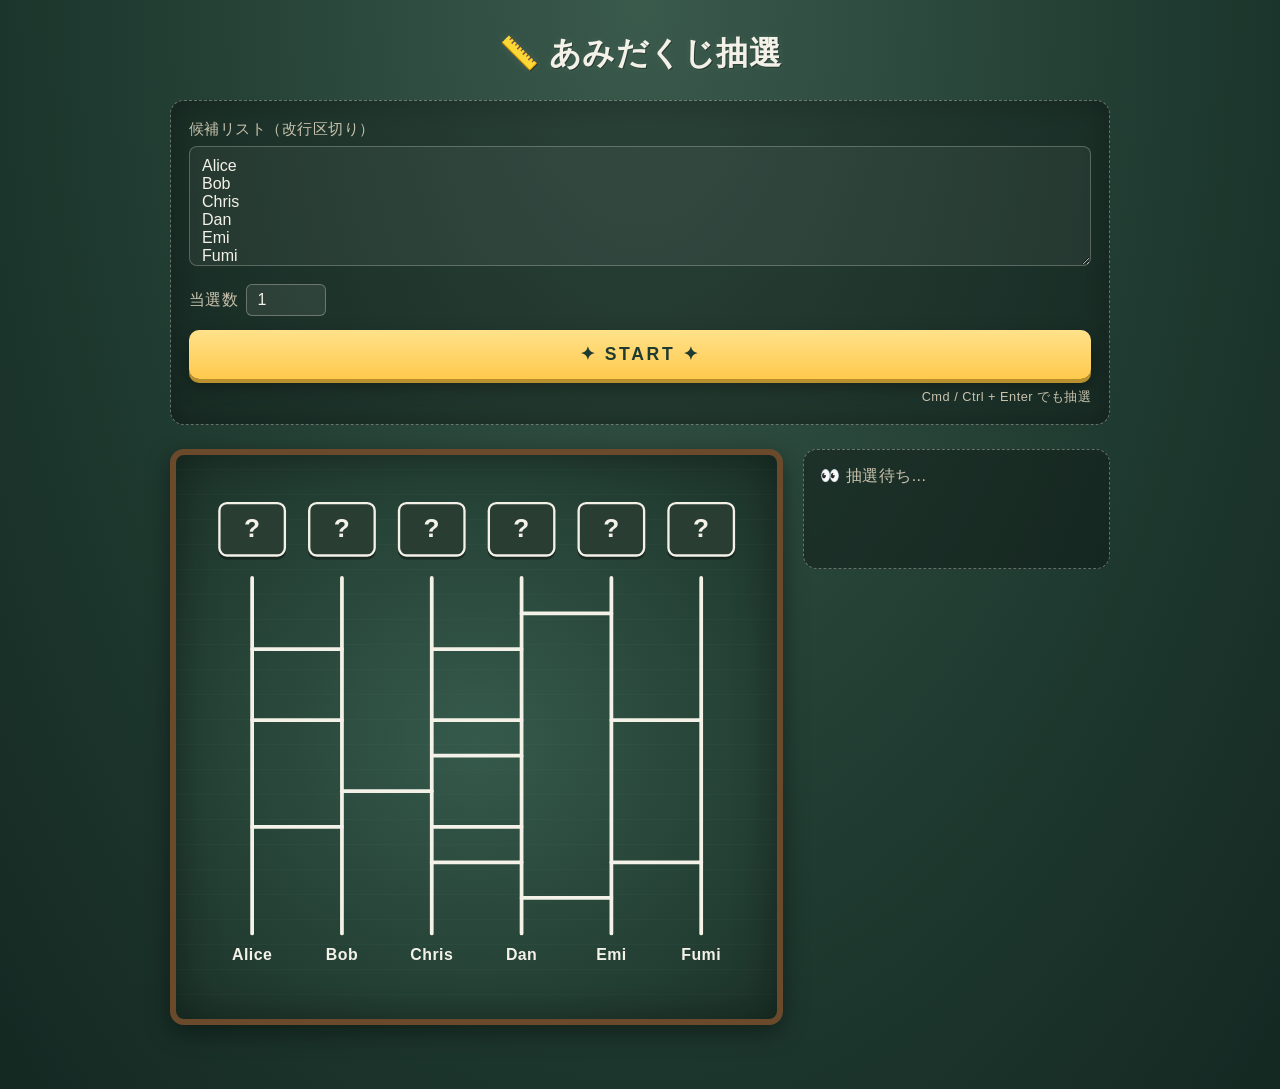
==== amidakuji/index.html @ 565e35b8 "feat: 入口ページを追加し mini_tools 構成へ再編 ルートを入口（ツール一覧）にし、あみだくじ本体を amidakuji/ へ移動。 公開URLは /mini_tools/ 配下に am" ====
<!DOCTYPE html>
<html lang="ja">
<head>
<meta charset="UTF-8" />
<meta name="viewport" content="width=device-width, initial-scale=1.0" />
<title>あみだくじ抽選</title>
<link rel="stylesheet" href="style.css" />
<link rel="icon" href="data:image/svg+xml,%3Csvg xmlns='http://www.w3.org/2000/svg' viewBox='0 0 100 100'%3E%3Ctext y='.9em' font-size='90'%3E%F0%9F%93%8F%3C/text%3E%3C/svg%3E" />
</head>
<body>
  <main class="app">
    <header class="header">
      <h1>📏 あみだくじ抽選</h1>
    </header>

    <section class="panel">
      <label for="entries" class="label">候補リスト（改行区切り）</label>
      <textarea id="entries" rows="5" placeholder="A&#10;B&#10;C&#10;D&#10;E"></textarea>
      <div class="row">
        <label class="count-label">当選数 <input type="number" id="winnerCount" value="1" min="1" max="100" /></label>
      </div>
      <button id="drawBtn" type="button" class="draw-btn">✦ START ✦</button>
      <p class="hint">Cmd / Ctrl + Enter でも抽選</p>
    </section>

    <section class="stage">
      <div class="board-wrap">
        <svg id="amida" xmlns="http://www.w3.org/2000/svg"></svg>
      </div>
      <ul id="winners" class="winners"></ul>
    </section>
  </main>

  <script src="app.js"></script>
</body>
</html>
---- amidakuji/style.css ----
:root {
  --board-bg: #2c4a3e;
  --board-bg-2: #1f3a30;
  --chalk: #f4f1e8;
  --chalk-dim: #c9c2ad;
  --line: #f4f1e8;
  --accent: #ffd166;
}

* { box-sizing: border-box; }

html, body {
  margin: 0;
  padding: 0;
  min-height: 100%;
  background:
    radial-gradient(ellipse at top, #3a5a4c 0%, #1f3a30 60%, #142822 100%);
  color: var(--chalk);
  font-family: "Yusei Magic", "Hiragino Maru Gothic ProN", "Hannari", "Comic Sans MS",
    "Helvetica Neue", Arial, sans-serif;
  letter-spacing: 0.03em;
}

.app {
  max-width: 980px;
  margin: 0 auto;
  padding: 32px 20px 64px;
}

.header {
  text-align: center;
  margin-bottom: 24px;
}

.header h1 {
  font-size: 2rem;
  margin: 0;
  text-shadow: 1px 1px 0 #00000055, 0 0 8px #ffffff15;
}

.panel {
  background: rgba(0, 0, 0, 0.25);
  border: 1px dashed rgba(244, 241, 232, 0.35);
  border-radius: 14px;
  padding: 18px;
  margin-bottom: 24px;
  box-shadow: inset 0 0 30px rgba(0, 0, 0, 0.25);
}

.label {
  display: block;
  font-size: 0.95rem;
  margin-bottom: 6px;
  color: var(--chalk-dim);
}

textarea#entries {
  width: 100%;
  min-height: 120px;
  background: rgba(255, 255, 255, 0.05);
  color: var(--chalk);
  border: 1px solid rgba(244, 241, 232, 0.25);
  border-radius: 8px;
  padding: 10px 12px;
  font: inherit;
  resize: vertical;
}

textarea#entries:focus { outline: 2px solid var(--accent); }

.row {
  display: flex;
  align-items: center;
  gap: 16px;
  margin: 14px 0;
}

.count-label {
  display: inline-flex;
  align-items: center;
  gap: 8px;
  color: var(--chalk-dim);
}

input#winnerCount {
  width: 80px;
  padding: 6px 10px;
  background: rgba(255, 255, 255, 0.08);
  color: var(--chalk);
  border: 1px solid rgba(244, 241, 232, 0.3);
  border-radius: 6px;
  font: inherit;
}

.draw-btn {
  width: 100%;
  padding: 14px 20px;
  font-size: 1.1rem;
  font-weight: bold;
  letter-spacing: 0.15em;
  color: #1f3a30;
  background: linear-gradient(180deg, #ffe28a 0%, #ffc94c 100%);
  border: none;
  border-radius: 10px;
  cursor: pointer;
  box-shadow: 0 4px 0 #b8902e, 0 8px 18px rgba(0, 0, 0, 0.35);
  transition: transform 0.05s ease, box-shadow 0.05s ease;
}

.draw-btn:hover { filter: brightness(1.05); }
.draw-btn:active {
  transform: translateY(3px);
  box-shadow: 0 1px 0 #b8902e, 0 4px 10px rgba(0, 0, 0, 0.35);
}
.draw-btn:disabled {
  opacity: 0.55;
  cursor: not-allowed;
  filter: grayscale(0.3);
}

.hint {
  margin: 10px 0 0;
  font-size: 0.8rem;
  color: var(--chalk-dim);
  text-align: right;
}

.stage {
  display: grid;
  grid-template-columns: 2fr 1fr;
  gap: 20px;
  align-items: start;
}

.board-wrap {
  background:
    repeating-linear-gradient(
      0deg,
      transparent 0 24px,
      rgba(255, 255, 255, 0.02) 24px 25px
    ),
    radial-gradient(ellipse at center, #355a4b 0%, #1c3329 100%);
  border-radius: 14px;
  padding: 20px;
  border: 6px solid #6b4a2b;
  box-shadow: inset 0 0 40px rgba(0, 0, 0, 0.35), 0 8px 24px rgba(0, 0, 0, 0.4);
  overflow: hidden;
}

#amida {
  display: block;
  width: 100%;
  height: auto;
}

#amida text {
  fill: var(--chalk);
  font-family: inherit;
  font-size: 16px;
  text-anchor: middle;
  user-select: none;
}

#amida .v-line { stroke: var(--line); stroke-width: 4; stroke-linecap: round; }
#amida .h-line { stroke: var(--line); stroke-width: 4; stroke-linecap: round; }
#amida .trail {
  fill: none;
  stroke-width: 4;
  stroke-linecap: round;
  stroke-linejoin: round;
  opacity: 0.7;
}
#amida .ball {
  filter: drop-shadow(0 0 6px rgba(255, 255, 255, 0.5));
}

/* カード（上端の隠された当たり/ハズレ） */
#amida .card { transform-box: fill-box; transform-origin: center; }
#amida .card .card-rect {
  fill: #2a3d33;
  stroke: var(--chalk);
  stroke-width: 2.5;
  filter: drop-shadow(0 3px 0 rgba(0,0,0,0.4));
  transition: fill 0.25s ease, stroke 0.25s ease;
}
#amida .card.opened .card-rect { fill: #4a5a4f; }
#amida .card.opened.prize .card-rect {
  fill: var(--accent);
  stroke: #fff;
  filter: drop-shadow(0 0 12px var(--accent));
  animation: pulse 1.6s ease-in-out infinite;
}
@keyframes pulse {
  0%, 100% { filter: drop-shadow(0 0 8px var(--accent)); }
  50%      { filter: drop-shadow(0 0 18px var(--accent)); }
}
#amida .card-q {
  fill: var(--chalk);
  font-size: 28px;
  font-weight: bold;
  text-anchor: middle;
  user-select: none;
}
#amida .card-result {
  fill: var(--chalk);
  font-size: 16px;
  font-weight: bold;
  text-anchor: middle;
  user-select: none;
}
#amida .card.opened.prize .card-result { fill: #1f3a30; }

/* フリップ演出: scaleX で表→裏に切り替え */
#amida .card.flipping {
  animation: flip 0.44s ease-in-out;
}
@keyframes flip {
  0%   { transform: scaleX(1); }
  50%  { transform: scaleX(0); }
  100% { transform: scaleX(1); }
}

/* 下の名前ラベル */
#amida .name-label { font-weight: bold; font-size: 17px; }

/* 当選名のハロー */
#amida .name-halo {
  opacity: 0.35;
  animation: halo 0.6s ease-out;
}
@keyframes halo {
  0%   { r: 8; opacity: 0; }
  60%  { r: 36; opacity: 0.55; }
  100% { r: 28; opacity: 0.35; }
}

.winners {
  list-style: none;
  margin: 0;
  padding: 16px;
  background: rgba(0, 0, 0, 0.3);
  border-radius: 14px;
  border: 1px dashed rgba(244, 241, 232, 0.35);
  min-height: 120px;
}
.winners:empty::before {
  content: "👀 抽選待ち...";
  color: var(--chalk-dim);
}
.winners li {
  padding: 10px 12px;
  margin: 6px 0;
  background: rgba(255, 255, 255, 0.08);
  border-left: 5px solid var(--accent);
  border-radius: 6px;
  font-size: 1.05rem;
  animation: pop 0.3s ease;
}

@keyframes pop {
  0%   { transform: scale(0.6); opacity: 0; }
  60%  { transform: scale(1.08); opacity: 1; }
  100% { transform: scale(1); }
}

@media (max-width: 720px) {
  .stage { grid-template-columns: 1fr; }
  .header h1 { font-size: 1.5rem; }
}
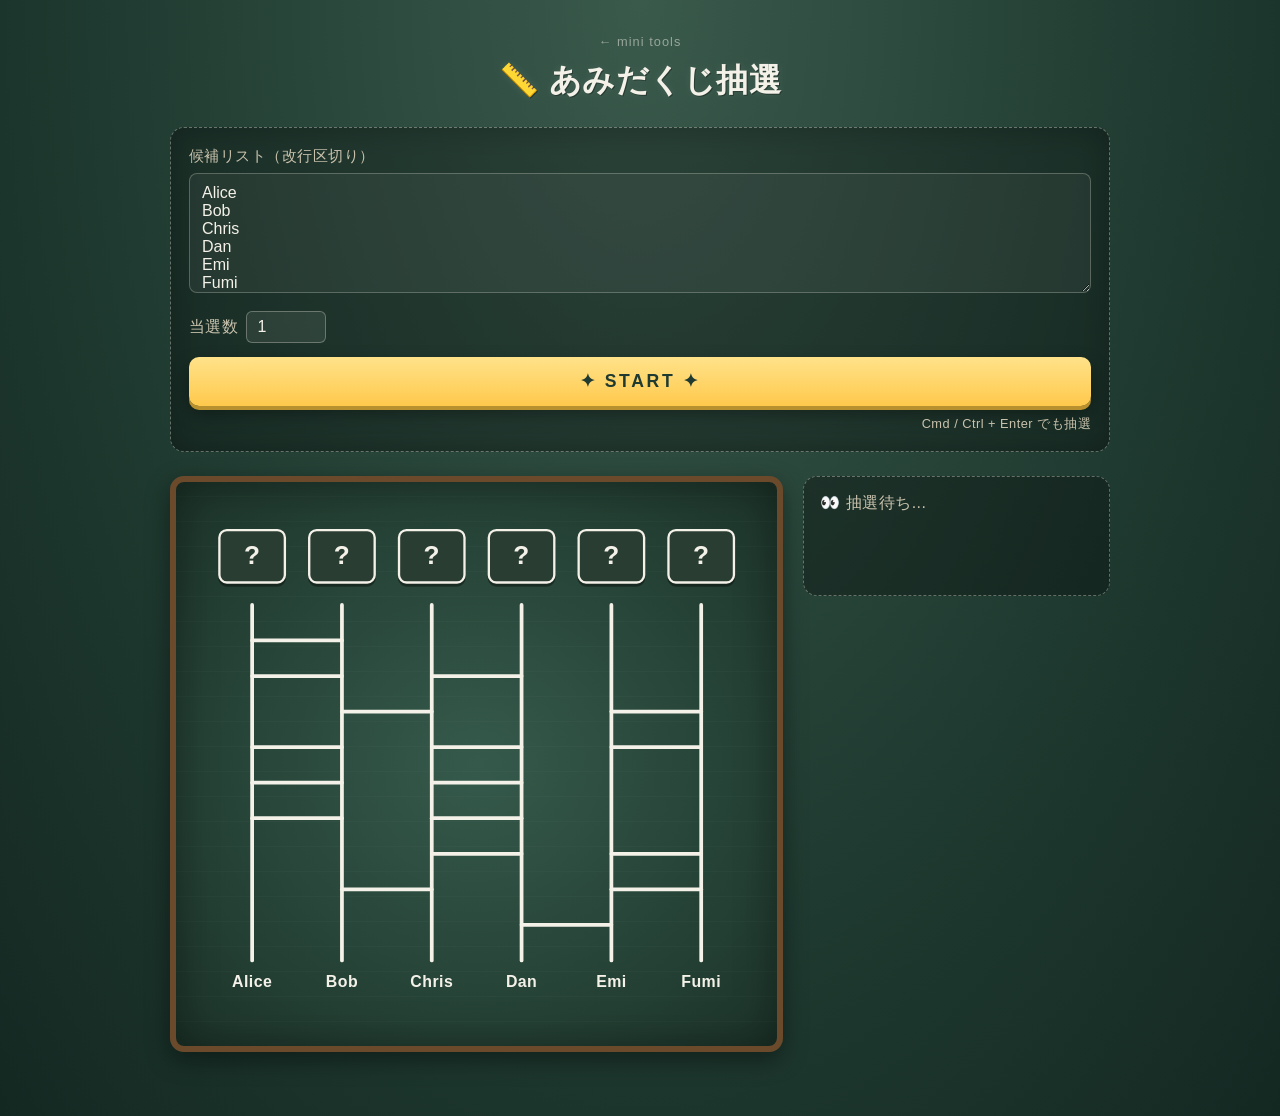
==== commit c8231bea: "feat: 各ツールから入口へ戻るリンクを追加 入口を作ったのに各ツールが片道通行だったため。 あみだくじは見出し上、サイコロは左上に控えめに配置。  Co-Authored-By: Claude O" ====
--- a/amidakuji/index.html
+++ b/amidakuji/index.html
@@ -10,6 +10,7 @@
 <body>
   <main class="app">
     <header class="header">
+      <a class="back-link" href="../">← mini tools</a>
       <h1>📏 あみだくじ抽選</h1>
     </header>
 
--- a/amidakuji/style.css
+++ b/amidakuji/style.css
@@ -30,6 +30,21 @@
 .header {
   text-align: center;
   margin-bottom: 24px;
+}
+
+.back-link {
+  display: inline-block;
+  margin-bottom: 10px;
+  font-size: 0.8rem;
+  letter-spacing: 0.08em;
+  color: inherit;
+  text-decoration: none;
+  opacity: 0.5;
+}
+
+.back-link:hover,
+.back-link:focus-visible {
+  opacity: 0.9;
 }
 
 .header h1 {
